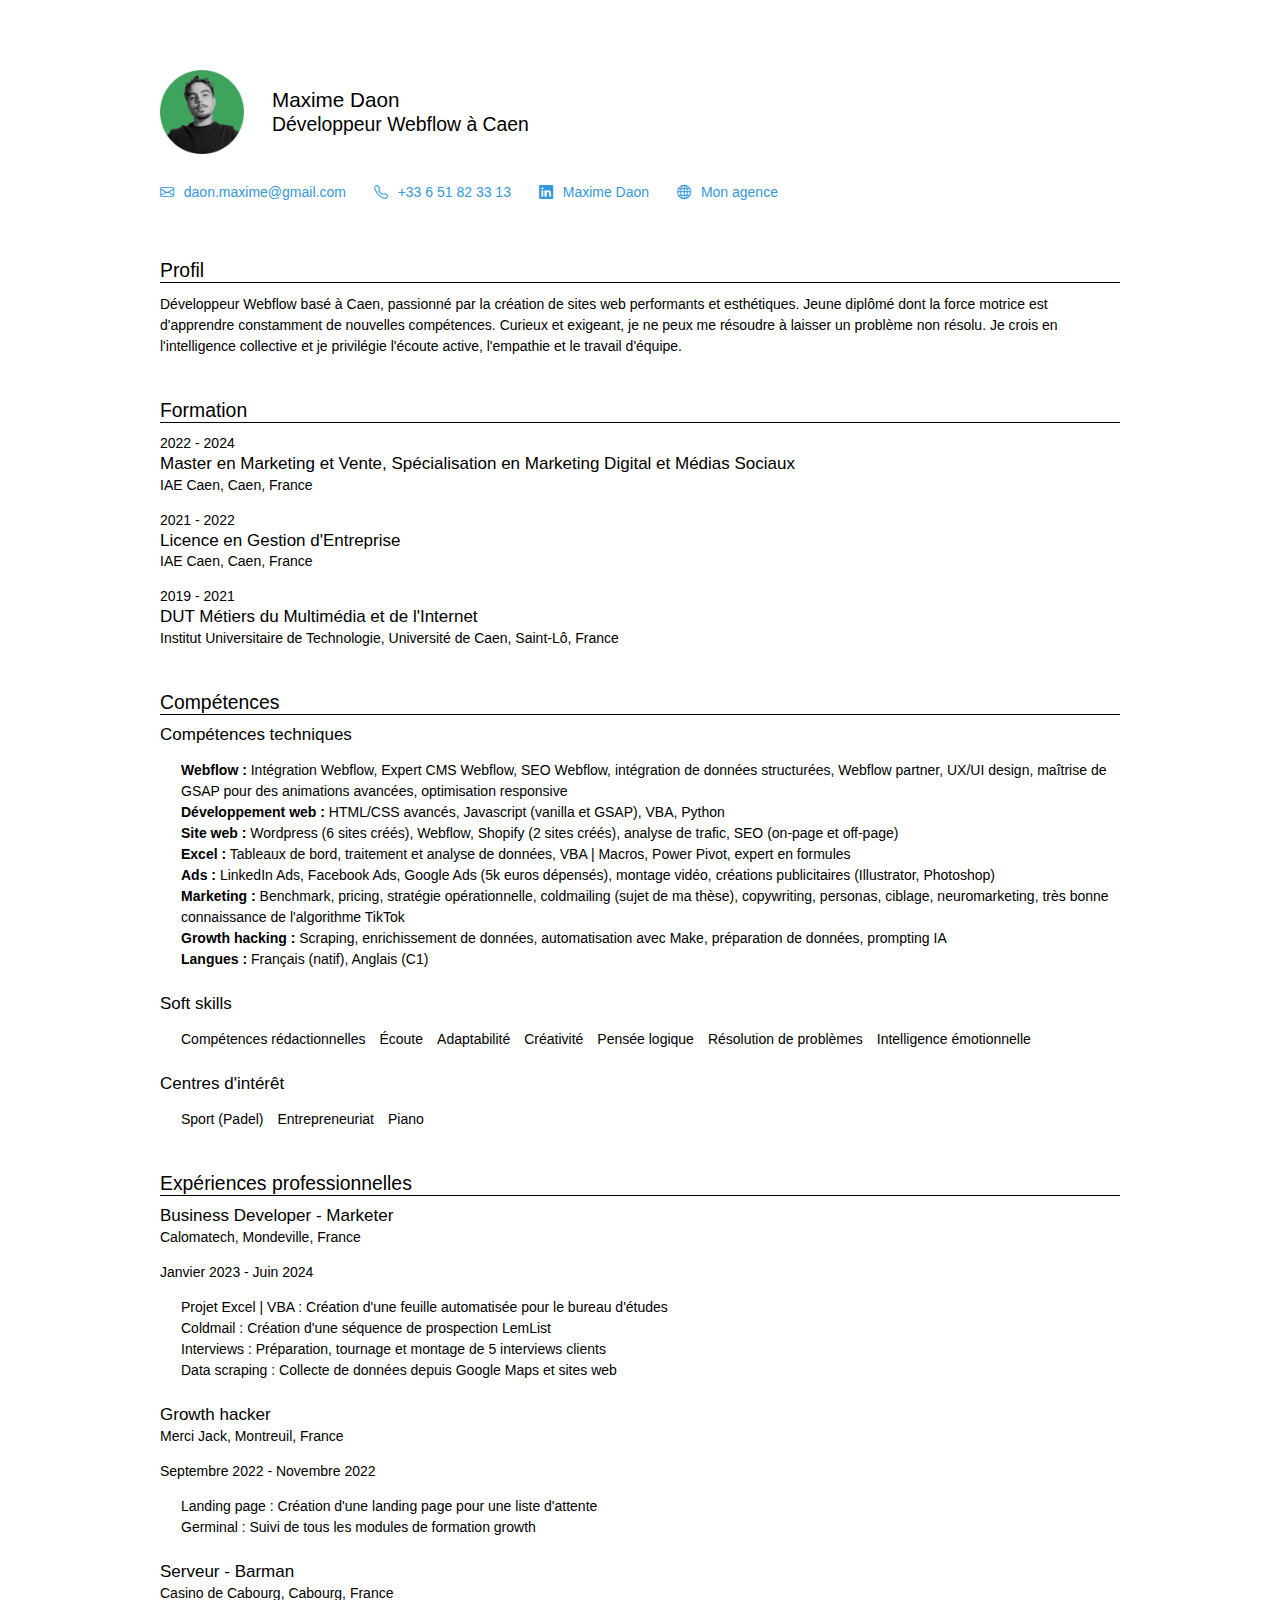
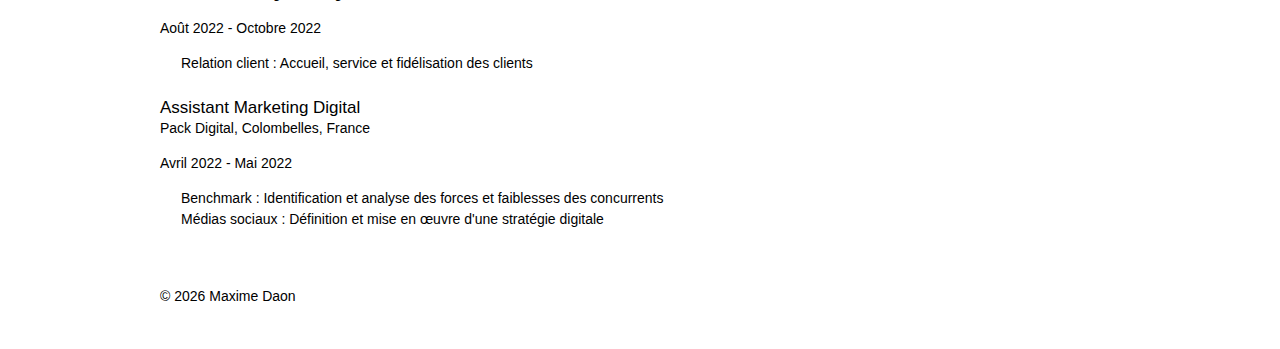
==== index.html @ bd4e71fa "Add files via upload" ====
<!DOCTYPE html>
<html lang="fr">
<head>
    <!-- Google Tag Manager -->
<script>(function(w,d,s,l,i){w[l]=w[l]||[];w[l].push({'gtm.start':
  new Date().getTime(),event:'gtm.js'});var f=d.getElementsByTagName(s)[0],
  j=d.createElement(s),dl=l!='dataLayer'?'&l='+l:'';j.async=true;j.src=
  'https://www.googletagmanager.com/gtm.js?id='+i+dl;f.parentNode.insertBefore(j,f);
  })(window,document,'script','dataLayer','GTM-WK7LPP5F');</script>
  <!-- End Google Tag Manager -->

    <meta charset="UTF-8">
    <meta name="viewport" content="width=device-width, initial-scale=1.0">
    <meta name="description" content="Maxime Daon | Développeur Webflow à Caen, France | Expert en intégration CMS, animations GSAP et SEO">
    <meta name="keywords" content="Maxime Daon, développeur Webflow, Caen, Normandie, CMS Webflow, intégration web, SEO, GSAP, développement web, responsive design">
    <meta name="author" content="Maxime Daon">
    <meta name="robots" content="index, follow">
    <meta name="googlebot" content="index, follow">
    <meta http-equiv="X-UA-Compatible" content="IE=edge">
    <meta name="format-detection" content="telephone=yes">
    <meta name="theme-color" content="#2c3e50">
    
    <!-- Canonical URL -->
    <link rel="canonical" href="https://maxime-daon.fr/">
    
    <!-- Alternate Language -->
    <link rel="alternate" hreflang="fr" href="https://maxime-daon.fr/" />
    <link rel="alternate" hreflang="en" href="https://maxime-daon.fr/en/" />
    
    <!-- Open Graph / Social Media -->
    <meta property="og:title" content="Maxime Daon | Développeur Webflow à Caen">
    <meta property="og:description" content="Expert en intégration Webflow, CMS Webflow, animations GSAP et SEO. Basé à Caen, disponible pour projets web en Normandie et en remote.">
    <meta property="og:type" content="profile">
    <meta property="og:url" content="https://maxime-daon.fr/">
    <meta property="og:site_name" content="CV Maxime Daon">
    <meta property="profile:first_name" content="Maxime">
    <meta property="profile:last_name" content="Daon">
    
    <!-- Twitter Card -->
    <meta name="twitter:card" content="summary_large_image">
    <meta name="twitter:title" content="Maxime Daon | Développeur Webflow à Caen">
    <meta name="twitter:description" content="Expert en intégration Webflow, CMS Webflow, animations GSAP et SEO. Basé à Caen, disponible pour projets web en Normandie et en remote.">
    
    <title>Maxime Daon | Développeur Webflow à Caen</title>
    <link rel="stylesheet" href="css/style.css">
    <link rel="icon" href="assets/favicon.ico">
    <link rel="apple-touch-icon" href="assets/apple-touch-icon.png">

    <link rel="stylesheet" href="https://cdn.jsdelivr.net/npm/bootstrap-icons@1.11.3/font/bootstrap-icons.min.css">

    <link rel="preconnect" href="https://fonts.googleapis.com">
    <link rel="preconnect" href="https://fonts.gstatic.com" crossorigin>
    <link href="https://fonts.googleapis.com/css2?family=Poppins:wght@300;400;500;600;700&display=swap" rel="stylesheet">

    
    <!-- Structured Data / Schema.org - Amélioré -->
    <script type="application/ld+json">
    {
      "@context": "https://schema.org",
      "@type": "Person",
      "name": "Maxime Daon",
      "jobTitle": "Développeur Webflow",
      "email": "daon.maxime@gmail.com",
      "telephone": "+33651823313",
      "url": "https://maxime-daon.fr",
      "workLocation": {
        "@type": "Place",
        "address": {
          "@type": "PostalAddress",
          "addressLocality": "Caen",
          "addressRegion": "Normandie",
          "addressCountry": "France"
        }
      },
      "sameAs": [
        "https://www.tiktok.com/@Max_pub"
      ],
      "knowsAbout": ["Webflow", "Intégration CMS", "SEO Webflow", "GSAP", "Animations web", "UX/UI design", "Responsive design", "Marketing Digital", "Excel", "VBA", "Google Ads", "LinkedIn Ads", "Facebook Ads", "Growth Hacking", "Développement Web", "HTML", "CSS", "JavaScript"],
      "knowsLanguage": [
        {
          "@type": "Language",
          "name": "French",
          "alternateName": "fr"
        },
        {
          "@type": "Language",
          "name": "English",
          "alternateName": "en"
        }
      ],
      "alumniOf": [
        {
          "@type": "CollegeOrUniversity",
          "name": "IAE Caen",
          "sameAs": "https://iae.unicaen.fr/"
        },
        {
          "@type": "CollegeOrUniversity",
          "name": "Université de Caen",
          "sameAs": "https://www.unicaen.fr/"
        }
      ],
      "hasSkill": ["Webflow", "Développement web", "Analyse de données", "Intelligence émotionnelle", "Résolution de problèmes", "Créativité"],
      "hasOccupation": [
        {
          "@type": "Occupation",
          "name": "Business Developer - Marketer",
          "occupationLocation": {
            "@type": "Place",
            "name": "Calomatech",
            "address": {
              "@type": "PostalAddress",
              "addressLocality": "Mondeville",
              "addressRegion": "Normandie",
              "addressCountry": "France"
            }
          },
          "startDate": "2023-01",
          "endDate": "2024-06"
        },
        {
          "@type": "Occupation",
          "name": "Growth hacker",
          "occupationLocation": {
            "@type": "Place",
            "name": "Merci Jack",
            "address": {
              "@type": "PostalAddress",
              "addressLocality": "Montreuil",
              "addressRegion": "Île-de-France",
              "addressCountry": "France"
            }
          },
          "startDate": "2022-09",
          "endDate": "2022-11"
        }
      ],
      "hasCredential": [
        {
          "@type": "EducationalOccupationalCredential",
          "credentialCategory": "degree",
          "name": "Master en Marketing et Vente, Spécialisation en Marketing Digital et Médias Sociaux",
          "educationalLevel": "Master's Degree",
          "recognizedBy": {
            "@type": "CollegeOrUniversity",
            "name": "IAE Caen"
          },
          "dateCreated": "2024"
        },
        {
          "@type": "EducationalOccupationalCredential",
          "credentialCategory": "degree",
          "name": "Licence en Gestion d'Entreprise",
          "educationalLevel": "Bachelor's Degree",
          "recognizedBy": {
            "@type": "CollegeOrUniversity",
            "name": "IAE Caen"
          },
          "dateCreated": "2022"
        }
      ]
    }
    </script>
    
    <!-- Breadcrumbs -->
    <script type="application/ld+json">
    {
      "@context": "https://schema.org",
      "@type": "BreadcrumbList",
      "itemListElement": [
        {
          "@type": "ListItem",
          "position": 1,
          "name": "Accueil",
          "item": "https://maxime-daon.fr/"
        }
      ]
    }
    </script>
    
    <!-- WebSite -->
    <script type="application/ld+json">
    {
      "@context": "https://schema.org",
      "@type": "WebSite",
      "name": "CV Maxime Daon",
      "url": "https://maxime-daon.fr/",
      "description": "CV en ligne de Maxime Daon, développeur Webflow à Caen spécialisé en intégration CMS, animations GSAP et SEO.",
      "inLanguage": "fr-FR"
    }
    </script>
</head>
<body itemscope itemtype="https://schema.org/Person">
  <!-- Google Tag Manager (noscript) -->
<noscript><iframe src="https://www.googletagmanager.com/ns.html?id=GTM-WK7LPP5F"
  height="0" width="0" style="display:none;visibility:hidden"></iframe></noscript>
  <!-- End Google Tag Manager (noscript) -->
   
    <header id="top">
        <div class="container">
          <div class="haut">
            <img class="img-profil" src="assets/photo.png">
            <div class="nom">
              <h1 itemprop="name">Maxime Daon</h1>
              <h2 itemprop="jobTitle">Développeur Webflow à Caen</h2>
            </div>
          </div>
          <div class="bas">
            <div class="contact-info">
              <div class="contact-div">
                <i class="bi bi-envelope" style="color: #3498db;"></i>
                <p><a href="mailto:daon.maxime@gmail.com" itemprop="email">daon.maxime@gmail.com</a></p>
              </div>
              <div class="contact-div">
                <i class="bi bi-telephone" style="color: #3498db;"></i>
                <p><a href="tel:+33651823313" itemprop="telephone">+33 6 51 82 33 13</a></p>
              </div>
              <div class="contact-div">
                <i class="bi bi-linkedin" style="color: #3498db;"></i>
                <p><a href="https://www.linkedin.com/in/maxime-daon/" itemprop="linkedin">Maxime Daon</a></p>
              </div>
              <div class="contact-div">
                <i class="bi bi-globe" style="color: #3498db;"></i>
                <p><a href="https://www.omnaris.fr" itemprop="website">Mon agence</a></p>
              </div>
            </div>
          </div>
        </div>
    </header>
    
    <main>
      <section id="profile" class="section">
          <div class="container">
            <div class="box-underline">
              <h2>Profil</h2>
            </div>
              
              <p itemprop="description">Développeur Webflow basé à Caen, passionné par la création de sites web performants et esthétiques. Jeune diplômé dont la force motrice est d'apprendre constamment de nouvelles compétences. Curieux et exigeant, je ne peux me résoudre à laisser un problème non résolu. Je crois en l'intelligence collective et je privilégie l'écoute active, l'empathie et le travail d'équipe.</p>
          </div>
      </section>

      <section id="education" class="section">
        <div class="container">
            <div class="box-underline">
              <h2>Formation</h2>
            </div>
            
            
            <div class="timeline">
                <div class="timeline-item" itemprop="alumniOf" itemscope itemtype="https://schema.org/EducationalOrganization">
                    <div class="timeline-date">2022 - 2024</div>
                    <div class="timeline-content">
                        <h3 itemprop="award">Master en Marketing et Vente, Spécialisation en Marketing Digital et Médias Sociaux</h3>
                        <p itemprop="name">IAE Caen, Caen, France</p>
                    </div>
                </div>
                
                <div class="timeline-item" itemprop="alumniOf" itemscope itemtype="https://schema.org/EducationalOrganization">
                    <div class="timeline-date">2021 - 2022</div>
                    <div class="timeline-content">
                        <h3 itemprop="award">Licence en Gestion d'Entreprise</h3>
                        <p itemprop="name">IAE Caen, Caen, France</p>
                    </div>
                </div>
                
                <div class="timeline-item" itemprop="alumniOf" itemscope itemtype="https://schema.org/EducationalOrganization">
                    <div class="timeline-date">2019 - 2021</div>
                    <div class="timeline-content">
                        <h3 itemprop="award">DUT Métiers du Multimédia et de l'Internet</h3>
                        <p itemprop="name">Institut Universitaire de Technologie, Université de Caen, Saint-Lô, France</p>
                    </div>
                </div>
            </div>
        </div>
    </section>

      <section id="skills" class="section">
          <div class="container">
            <div class="box-underline">
              <h2>Compétences</h2>
            </div>
              
              
              <div class="skills-category">
                  <h3 class="pb-4">Compétences techniques</h3>
                  <ul>
                      <li itemprop="knowsAbout"><strong>Webflow :</strong> Intégration Webflow, Expert CMS Webflow, SEO Webflow, intégration de données structurées, Webflow partner, UX/UI design, maîtrise de GSAP pour des animations avancées, optimisation responsive</li>
                      <li itemprop="knowsAbout"><strong>Développement web :</strong> HTML/CSS avancés, Javascript (vanilla et GSAP), VBA, Python</li>
                      <li itemprop="knowsAbout"><strong>Site web :</strong> Wordpress (6 sites créés), Webflow, Shopify (2 sites créés), analyse de trafic, SEO (on-page et off-page)</li>
                      <li itemprop="knowsAbout"><strong>Excel :</strong> Tableaux de bord, traitement et analyse de données, VBA | Macros, Power Pivot, expert en formules</li>
                      <li itemprop="knowsAbout"><strong>Ads :</strong> LinkedIn Ads, Facebook Ads, Google Ads (5k euros dépensés), montage vidéo, créations publicitaires (Illustrator, Photoshop)</li>
                      <li itemprop="knowsAbout"><strong>Marketing :</strong> Benchmark, pricing, stratégie opérationnelle, coldmailing (sujet de ma thèse), copywriting, personas, ciblage, neuromarketing, très bonne connaissance de l'algorithme TikTok</li>
                      <li itemprop="knowsAbout"><strong>Growth hacking :</strong> Scraping, enrichissement de données, automatisation avec Make, préparation de données, prompting IA</li>
                      <li><strong>Langues :</strong> <span itemprop="knowsLanguage">Français (natif)</span>, <span itemprop="knowsLanguage">Anglais (C1)</span></li>
                  </ul>
              </div>
              
              <div class="soft-skills">
                  <h3 class="pb-4">Soft skills</h3>
                  <ul>
                      <li itemprop="hasSkill">Compétences rédactionnelles</li>
                      <li itemprop="hasSkill">Écoute</li>
                      <li itemprop="hasSkill">Adaptabilité</li>
                      <li itemprop="hasSkill">Créativité</li>
                      <li itemprop="hasSkill">Pensée logique</li>
                      <li itemprop="hasSkill">Résolution de problèmes</li>
                      <li itemprop="hasSkill">Intelligence émotionnelle</li>
                  </ul>
              </div>
              
              <div class="hobbies">
                  <h3 class="pb-4">Centres d'intérêt</h3>
                  <ul>
                      <li itemprop="hasInterest">Sport (Padel)</li>
                      <li itemprop="hasInterest">Entrepreneuriat</li>
                      <li itemprop="hasInterest">Piano</li>
                  </ul>
              </div>
          </div>
      </section>

      

      <section id="experience" class="section">
          <div class="container">
            <div class="box-underline">
              <h2>Expériences professionnelles</h2>
            </div>
              
              
              <div class="experience-item" itemprop="hasOccupation" itemscope itemtype="https://schema.org/Occupation">
                  <div class="experience-header">
                      <h3 itemprop="name">Business Developer - Marketer</h3>
                      <p class="experience-company" itemprop="occupationLocation" itemscope itemtype="https://schema.org/Organization"><span itemprop="name">Calomatech</span>, Mondeville, France</p>
                      <p class="experience-date"><meta itemprop="startDate" content="2023-01">Janvier 2023 - <meta itemprop="endDate" content="2024-06">Juin 2024</p>
                  </div>
                  <ul class="experience-tasks">
                      <li itemprop="responsibilities">Projet Excel | VBA : Création d'une feuille automatisée pour le bureau d'études</li>
                      <li itemprop="responsibilities">Coldmail : Création d'une séquence de prospection LemList</li>
                      <li itemprop="responsibilities">Interviews : Préparation, tournage et montage de 5 interviews clients</li>
                      <li itemprop="responsibilities">Data scraping : Collecte de données depuis Google Maps et sites web</li>
                  </ul>
              </div>
              
              <div class="experience-item" itemprop="hasOccupation" itemscope itemtype="https://schema.org/Occupation">
                  <div class="experience-header">
                      <h3 itemprop="name">Growth hacker</h3>
                      <p class="experience-company" itemprop="occupationLocation" itemscope itemtype="https://schema.org/Organization"><span itemprop="name">Merci Jack</span>, Montreuil, France</p>
                      <p class="experience-date"><meta itemprop="startDate" content="2022-09">Septembre 2022 - <meta itemprop="endDate" content="2022-11">Novembre 2022</p>
                  </div>
                  <ul class="experience-tasks">
                      <li itemprop="responsibilities">Landing page : Création d'une landing page pour une liste d'attente</li>
                      <li itemprop="responsibilities">Germinal : Suivi de tous les modules de formation growth</li>
                  </ul>
              </div>
              
              <div class="experience-item" itemprop="hasOccupation" itemscope itemtype="https://schema.org/Occupation">
                  <div class="experience-header">
                      <h3 itemprop="name">Serveur - Barman</h3>
                      <p class="experience-company" itemprop="occupationLocation" itemscope itemtype="https://schema.org/Organization"><span itemprop="name">Casino de Cabourg</span>, Cabourg, France</p>
                      <p class="experience-date"><meta itemprop="startDate" content="2022-08">Août 2022 - <meta itemprop="endDate" content="2022-10">Octobre 2022</p>
                  </div>
                  <ul class="experience-tasks">
                      <li itemprop="responsibilities">Relation client : Accueil, service et fidélisation des clients</li>
                  </ul>
              </div>
              
              <div class="experience-item" itemprop="hasOccupation" itemscope itemtype="https://schema.org/Occupation">
                  <div class="experience-header">
                      <h3 itemprop="name">Assistant Marketing Digital</h3>
                      <p class="experience-company" itemprop="occupationLocation" itemscope itemtype="https://schema.org/Organization"><span itemprop="name">Pack Digital</span>, Colombelles, France</p>
                      <p class="experience-date"><meta itemprop="startDate" content="2022-04">Avril 2022 - <meta itemprop="endDate" content="2022-05">Mai 2022</p>
                  </div>
                  <ul class="experience-tasks">
                      <li itemprop="responsibilities">Benchmark : Identification et analyse des forces et faiblesses des concurrents</li>
                      <li itemprop="responsibilities">Médias sociaux : Définition et mise en œuvre d'une stratégie digitale</li>
                  </ul>
              </div>
          </div>
      </section>
    </main>
    <footer>
        <div class="container">
            <p>&copy; <span id="current-year">2025</span> Maxime Daon</p>
        </div>
    </footer>

    <script>
        // Mettre à jour l'année automatiquement
        document.getElementById('current-year').textContent = new Date().getFullYear();
    </script>
</body>
</html>
---- css/style.css ----
/* Reset minimal et base */
html{
    font-size: 14px;
}

* {
    margin: 0;
    padding: 0;
    box-sizing: border-box;
  }
  
  /* Importation de Poppins */
  @import url('https://fonts.googleapis.com/css2?family=Merriweather:ital,opsz,wght@0,18..144,300..900;1,18..144,300..900&display=swap');
  
  body {
    font-family: 'Merriweather', sans-serif;
    line-height: 1.5;
    color: black;
    display: flex;
    flex-direction: column;
    justify-content: left;
    align-items: left;
    gap: 1rem;
    padding-top: 5rem;
  }

  .contact-div{
    display: flex;
    flex-direction: row;
    justify-content: left;
    align-items: baseline;
    gap: 0.7rem;
  }


  ul, li{
    list-style-type: none;
  }
  
  /* Structure de base */
  .container {
    width: 100%;
    max-width: 1000px;
    margin: 0 auto;
    padding: 0 20px;
    display: flex;
    flex-direction: column;
    justify-content: center;
    gap: 0.75rem;
    padding-bottom: 2rem;
  }
  
  .soft-skills>ul, .hobbies>ul{
    display: flex;
    flex-direction: row;
    justify-content: left;
    gap: 1rem;
  }

  .box-underline{
    border-bottom: 1px solid black;
  }

  .img-profil{
    height: 6rem;
    width: auto;
  }

  #top .container{
    display: flex;
    flex-direction: column;
    gap: 2rem;

  }

  #top .haut{
    display: flex;
    flex-direction: row;
    justify-content: left;
    align-items: center;
    gap: 2rem;
  }

  .contact-info{
    display: flex;
    flex-direction: row;
    justify-content: left;
    align-items: center;
    gap: 2rem;
  }

  /* Typographie de base */
  h1, h2, h3, h4, h5, h6 {
    font-weight: 500;
    line-height: 1.2;
  }

  h1{
    font-size: 1.476rem;
  }

  h2{
    font-size: 1.383rem;
  }
  
  h3{
    font-size: 1.215rem;
  }

  h4{
    font-size: 1.138rem;
  }

  p {
    margin-bottom: 1rem;
  }
  
  /* Liens */
  a {
    color: #3498db;
    text-decoration: none;
  }
  
  a:hover {
    text-decoration: underline;
  }
  
  /* Listes */
  ul, ol {
    padding-left: 1.5rem;
    margin-bottom: 1rem;
  }
  
  /* Images */
  img {
    max-width: 100%;
    height: auto;
  }
  
  /* Utilitaires flexbox */
  .flex {
    display: flex;
  }
  
  .flex-col {
    flex-direction: column;
  }

  .flex-row{
    flex-direction: row;
  }
  
  .items-center {
    align-items: center;
  }
  
  .justify-between {
    justify-content: space-between;
  }
  
  /* Espacement */
  .mt-1 { margin-top: 0.25rem; }
  .mt-2 { margin-top: 0.5rem; }
  .mt-4 { margin-top: 1rem; }
  .mt-8 { margin-top: 2rem; }
  
  .mb-1 { margin-bottom: 0.25rem; }
  .mb-2 { margin-bottom: 0.5rem; }
  .mb-4 { margin-bottom: 1rem; }
  .mb-8 { margin-bottom: 2rem; }

  .pb-4 {padding-bottom: 1rem;}
  
  /* Media query de base */
  @media (max-width: 768px) {
    .container {
      padding: 0 16px;
    }
  }
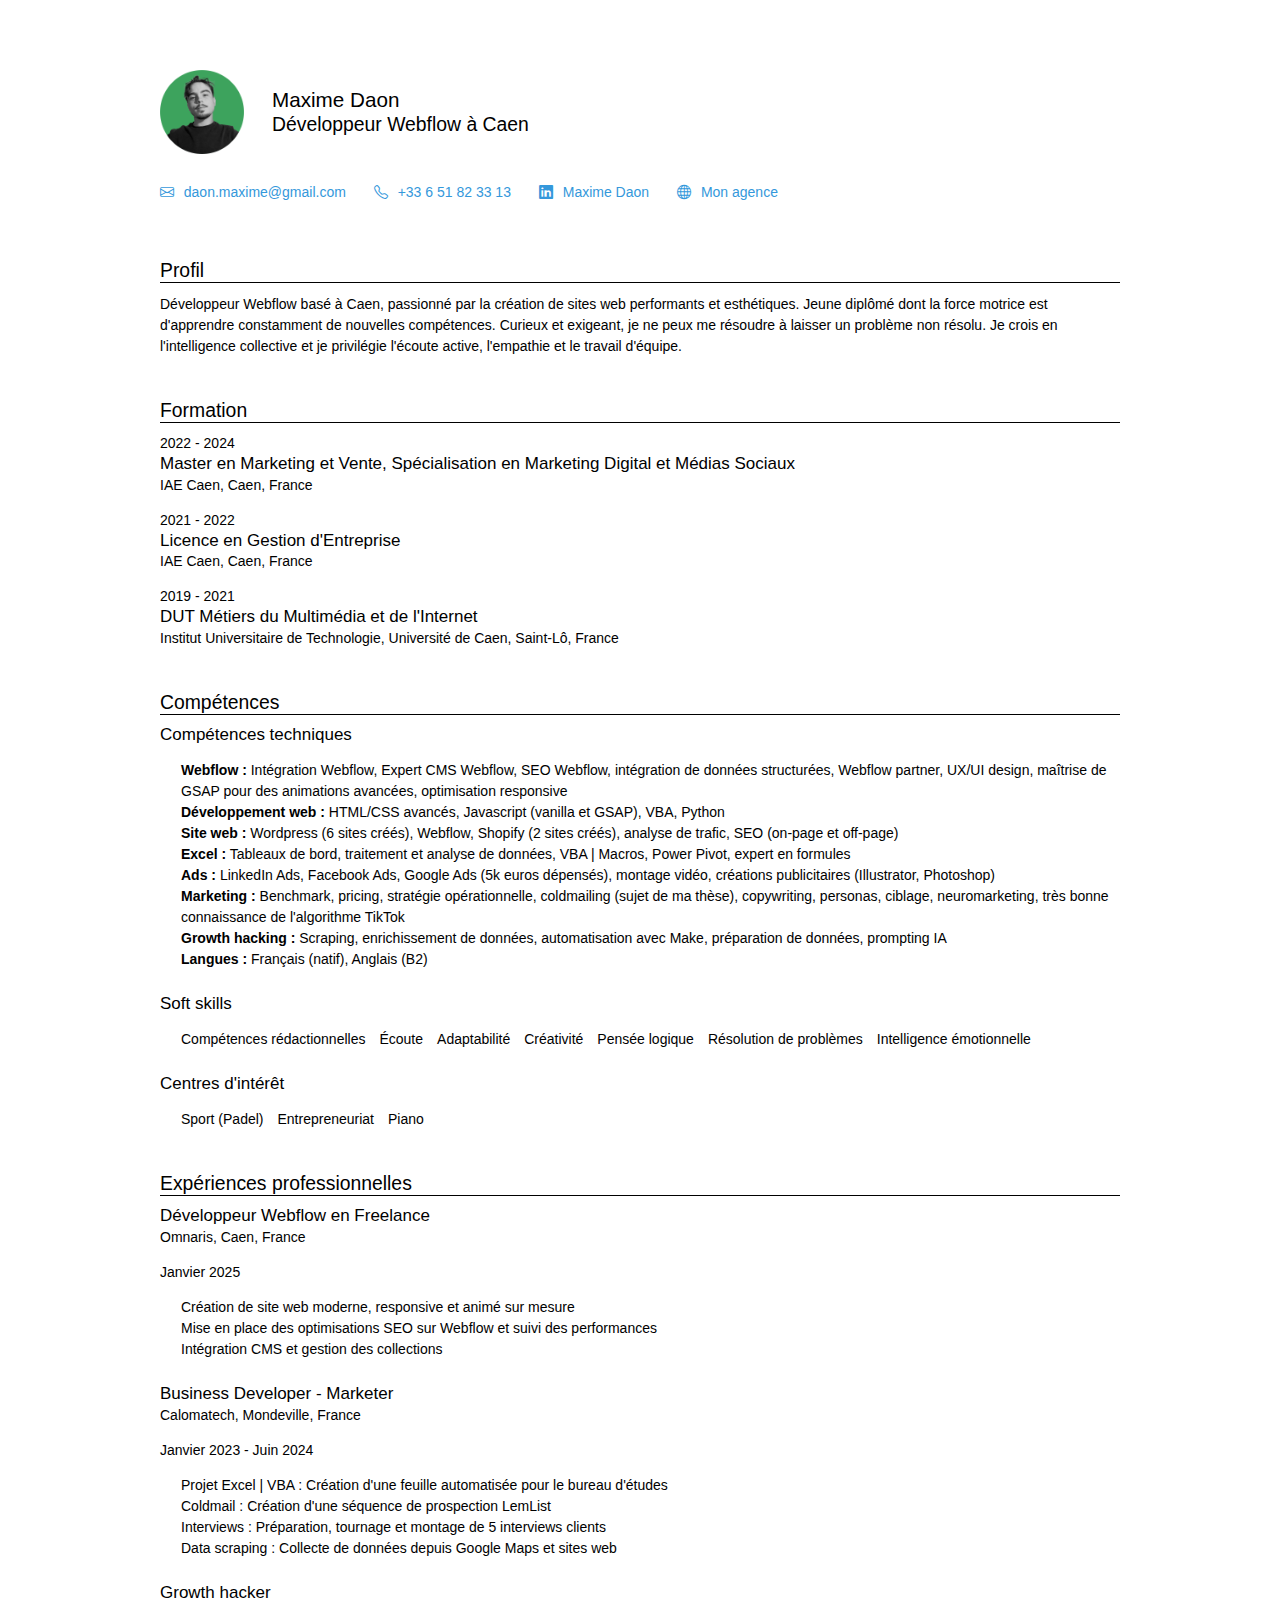
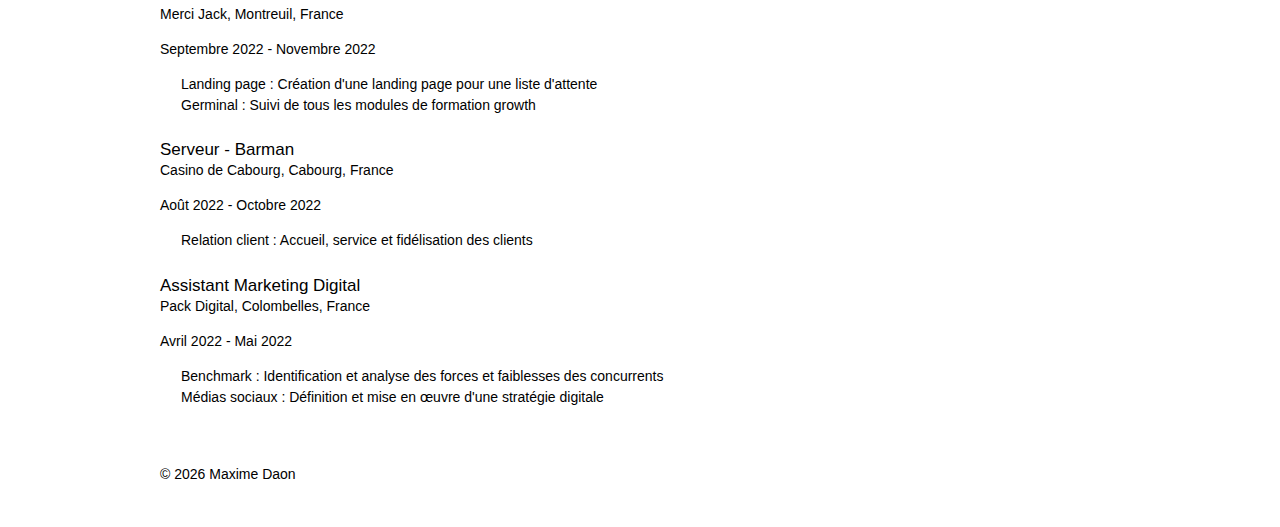
==== commit bc1c73ae: "Add files via upload" ====
--- a/index.html
+++ b/index.html
@@ -11,7 +11,7 @@
 
     <meta charset="UTF-8">
     <meta name="viewport" content="width=device-width, initial-scale=1.0">
-    <meta name="description" content="Maxime Daon | Développeur Webflow à Caen, France | Expert en intégration CMS, animations GSAP et SEO">
+    <meta name="description" content="Maxime Daon | Développeur Webflow à Caen et en Normandie | Expert en intégration CMS, animations GSAP et SEO">
     <meta name="keywords" content="Maxime Daon, développeur Webflow, Caen, Normandie, CMS Webflow, intégration web, SEO, GSAP, développement web, responsive design">
     <meta name="author" content="Maxime Daon">
     <meta name="robots" content="index, follow">
@@ -41,7 +41,7 @@
     <meta name="twitter:title" content="Maxime Daon | Développeur Webflow à Caen">
     <meta name="twitter:description" content="Expert en intégration Webflow, CMS Webflow, animations GSAP et SEO. Basé à Caen, disponible pour projets web en Normandie et en remote.">
     
-    <title>Maxime Daon | Développeur Webflow à Caen</title>
+    <title>Maxime Daon | Freelance Webflow à Caen</title>
     <link rel="stylesheet" href="css/style.css">
     <link rel="icon" href="assets/favicon.ico">
     <link rel="apple-touch-icon" href="assets/apple-touch-icon.png">
@@ -55,111 +55,121 @@
     
     <!-- Structured Data / Schema.org - Amélioré -->
     <script type="application/ld+json">
-    {
-      "@context": "https://schema.org",
-      "@type": "Person",
-      "name": "Maxime Daon",
-      "jobTitle": "Développeur Webflow",
-      "email": "daon.maxime@gmail.com",
-      "telephone": "+33651823313",
-      "url": "https://maxime-daon.fr",
-      "workLocation": {
-        "@type": "Place",
-        "address": {
-          "@type": "PostalAddress",
-          "addressLocality": "Caen",
-          "addressRegion": "Normandie",
-          "addressCountry": "France"
-        }
-      },
-      "sameAs": [
-        "https://www.tiktok.com/@Max_pub"
-      ],
-      "knowsAbout": ["Webflow", "Intégration CMS", "SEO Webflow", "GSAP", "Animations web", "UX/UI design", "Responsive design", "Marketing Digital", "Excel", "VBA", "Google Ads", "LinkedIn Ads", "Facebook Ads", "Growth Hacking", "Développement Web", "HTML", "CSS", "JavaScript"],
-      "knowsLanguage": [
-        {
-          "@type": "Language",
-          "name": "French",
-          "alternateName": "fr"
-        },
-        {
-          "@type": "Language",
-          "name": "English",
-          "alternateName": "en"
-        }
-      ],
-      "alumniOf": [
-        {
-          "@type": "CollegeOrUniversity",
-          "name": "IAE Caen",
-          "sameAs": "https://iae.unicaen.fr/"
-        },
-        {
-          "@type": "CollegeOrUniversity",
-          "name": "Université de Caen",
-          "sameAs": "https://www.unicaen.fr/"
-        }
-      ],
-      "hasSkill": ["Webflow", "Développement web", "Analyse de données", "Intelligence émotionnelle", "Résolution de problèmes", "Créativité"],
-      "hasOccupation": [
-        {
-          "@type": "Occupation",
-          "name": "Business Developer - Marketer",
-          "occupationLocation": {
-            "@type": "Place",
-            "name": "Calomatech",
-            "address": {
-              "@type": "PostalAddress",
-              "addressLocality": "Mondeville",
-              "addressRegion": "Normandie",
-              "addressCountry": "France"
+      {
+        "@context": "https://schema.org",
+        "@type": "Person",
+        "name": "Maxime Daon",
+        "jobTitle": "Développeur Webflow Freelance",
+        "email": "daon.maxime@gmail.com",
+        "telephone": "+33651823313",
+        "url": "https://maxime-daon.fr",
+        "description": "Freelance Webflow basé à Caen, passionné par la création de sites web performants et esthétiques. Jeune diplômé dont la force motrice est d'apprendre constamment de nouvelles compétences. Curieux et exigeant, je ne peux me résoudre à laisser un problème non résolu. Je crois en l'intelligence collective et je privilégie l'écoute active, l'empathie et le travail d'équipe.",
+        "sameAs": [
+          "https://www.linkedin.com/in/maxime-daon/",
+          "https://www.omnaris.fr",
+          "https://www.tiktok.com/@omnaris_agence"
+        ],
+        "worksFor": [
+          {
+            "@type": "Organization",
+            "name": "Freelance Webflow",
+            "description": "Développeur et expert Webflow en freelance"
+          }
+        ],
+        "hasOccupation": [
+          {
+            "@type": "Occupation",
+            "name": "Business Developer - Marketer",
+            "worksFor": {
+              "@type": "Organization",
+              "name": "Calomatech"
+            },
+            "startDate": "2023-01",
+            "endDate": "2024-06"
+          },
+          {
+            "@type": "Occupation", 
+            "name": "Growth hacker",
+            "worksFor": {
+              "@type": "Organization", 
+              "name": "Merci Jack"
+            },
+            "startDate": "2022-09",
+            "endDate": "2022-11"
+          },
+          {
+            "@type": "Occupation",
+            "name": "Serveur - Barman",
+            "worksFor": {
+              "@type": "Organization",
+              "name": "Casino de Cabourg"
+            },
+            "startDate": "2022-08", 
+            "endDate": "2022-10"
+          },
+          {
+            "@type": "Occupation",
+            "name": "Assistant Marketing Digital", 
+            "worksFor": {
+              "@type": "Organization",
+              "name": "Pack Digital"
+            },
+            "startDate": "2022-04",
+            "endDate": "2022-05"
+          }
+        ],
+        "knowsAbout": [
+          "Webflow : Intégration Webflow, Expert CMS Webflow, SEO Webflow, intégration de données structurées, Webflow partner, UX/UI design, maîtrise de GSAP pour des animations avancées, optimisation responsive",
+          "Développement web : HTML/CSS avancés, Javascript (vanilla et GSAP), VBA, Python",
+          "Site web : Wordpress (6 sites créés), Webflow, Shopify (2 sites créés), analyse de trafic, SEO (on-page et off-page)",
+          "Excel : Tableaux de bord, traitement et analyse de données, VBA | Macros, Power Pivot, expert en formules",
+          "Ads : LinkedIn Ads, Facebook Ads, Google Ads (5k euros dépensés), montage vidéo, créations publicitaires (Illustrator, Photoshop)",
+          "Marketing : Benchmark, pricing, stratégie opérationnelle, coldmailing (sujet de ma thèse), copywriting, personas, ciblage, neuromarketing, très bonne connaissance de l'algorithme TikTok",
+          "Growth hacking : Scraping, enrichissement de données, automatisation avec Make, préparation de données, prompting IA"
+        ],
+        "knowsLanguage": [
+          {
+            "@type": "Language",
+            "name": "Français",
+            "alternateName": "fr",
+            "proficiencyLevel": "Langue maternelle"
+          },
+          {
+            "@type": "Language",
+            "name": "Anglais",
+            "alternateName": "en", 
+            "proficiencyLevel": "B2"
+          }
+        ],
+        "alumniOf": [
+          {
+            "@type": "EducationalOrganization",
+            "name": "IAE Caen",
+            "award": "Master en Marketing et Vente, Spécialisation en Marketing Digital et Médias Sociaux"
+          },
+          {
+            "@type": "EducationalOrganization", 
+            "name": "IAE Caen",
+            "award": "Licence en Gestion d'Entreprise"
+          },
+          {
+            "@type": "EducationalOrganization",
+            "name": "Institut Universitaire de Technologie, Université de Caen",
+            "award": "DUT Métiers du Multimédia et de l'Internet"
+          }
+        ],
+        "hasCredential": [
+          {
+            "@type": "EducationalOccupationalCredential",
+            "name": "Master en Marketing et Vente",
+            "description": "Spécialisation en Marketing Digital et Médias Sociaux",
+            "issuer": {
+              "@type": "Organization",
+              "name": "IAE Caen"
             }
-          },
-          "startDate": "2023-01",
-          "endDate": "2024-06"
-        },
-        {
-          "@type": "Occupation",
-          "name": "Growth hacker",
-          "occupationLocation": {
-            "@type": "Place",
-            "name": "Merci Jack",
-            "address": {
-              "@type": "PostalAddress",
-              "addressLocality": "Montreuil",
-              "addressRegion": "Île-de-France",
-              "addressCountry": "France"
-            }
-          },
-          "startDate": "2022-09",
-          "endDate": "2022-11"
-        }
-      ],
-      "hasCredential": [
-        {
-          "@type": "EducationalOccupationalCredential",
-          "credentialCategory": "degree",
-          "name": "Master en Marketing et Vente, Spécialisation en Marketing Digital et Médias Sociaux",
-          "educationalLevel": "Master's Degree",
-          "recognizedBy": {
-            "@type": "CollegeOrUniversity",
-            "name": "IAE Caen"
-          },
-          "dateCreated": "2024"
-        },
-        {
-          "@type": "EducationalOccupationalCredential",
-          "credentialCategory": "degree",
-          "name": "Licence en Gestion d'Entreprise",
-          "educationalLevel": "Bachelor's Degree",
-          "recognizedBy": {
-            "@type": "CollegeOrUniversity",
-            "name": "IAE Caen"
-          },
-          "dateCreated": "2022"
-        }
-      ]
-    }
+          }
+        ]
+      }
     </script>
     
     <!-- Breadcrumbs -->
@@ -199,7 +209,7 @@
     <header id="top">
         <div class="container">
           <div class="haut">
-            <img class="img-profil" src="assets/photo.png">
+            <img class="img-profil" src="assets/photo.png" alt="photo de profil">
             <div class="nom">
               <h1 itemprop="name">Maxime Daon</h1>
               <h2 itemprop="jobTitle">Développeur Webflow à Caen</h2>
@@ -291,7 +301,7 @@
                       <li itemprop="knowsAbout"><strong>Ads :</strong> LinkedIn Ads, Facebook Ads, Google Ads (5k euros dépensés), montage vidéo, créations publicitaires (Illustrator, Photoshop)</li>
                       <li itemprop="knowsAbout"><strong>Marketing :</strong> Benchmark, pricing, stratégie opérationnelle, coldmailing (sujet de ma thèse), copywriting, personas, ciblage, neuromarketing, très bonne connaissance de l'algorithme TikTok</li>
                       <li itemprop="knowsAbout"><strong>Growth hacking :</strong> Scraping, enrichissement de données, automatisation avec Make, préparation de données, prompting IA</li>
-                      <li><strong>Langues :</strong> <span itemprop="knowsLanguage">Français (natif)</span>, <span itemprop="knowsLanguage">Anglais (C1)</span></li>
+                      <li><strong>Langues :</strong> <span itemprop="knowsLanguage">Français (natif)</span>, <span itemprop="knowsLanguage">Anglais (B2)</span></li>
                   </ul>
               </div>
               
@@ -330,17 +340,30 @@
               
               <div class="experience-item" itemprop="hasOccupation" itemscope itemtype="https://schema.org/Occupation">
                   <div class="experience-header">
-                      <h3 itemprop="name">Business Developer - Marketer</h3>
-                      <p class="experience-company" itemprop="occupationLocation" itemscope itemtype="https://schema.org/Organization"><span itemprop="name">Calomatech</span>, Mondeville, France</p>
-                      <p class="experience-date"><meta itemprop="startDate" content="2023-01">Janvier 2023 - <meta itemprop="endDate" content="2024-06">Juin 2024</p>
+                      <h3 itemprop="name">Développeur Webflow en Freelance</h3>
+                      <p class="experience-company" itemprop="occupationLocation" itemscope itemtype="https://schema.org/Organization"><span itemprop="name">Omnaris</span>, Caen, France</p>
+                      <p class="experience-date"><meta itemprop="startDate" content="2023-01">Janvier 2025</p>
                   </div>
                   <ul class="experience-tasks">
-                      <li itemprop="responsibilities">Projet Excel | VBA : Création d'une feuille automatisée pour le bureau d'études</li>
-                      <li itemprop="responsibilities">Coldmail : Création d'une séquence de prospection LemList</li>
-                      <li itemprop="responsibilities">Interviews : Préparation, tournage et montage de 5 interviews clients</li>
-                      <li itemprop="responsibilities">Data scraping : Collecte de données depuis Google Maps et sites web</li>
-                  </ul>
-              </div>
+                      <li itemprop="responsibilities">Création de site web moderne, responsive et animé sur mesure</li>
+                      <li itemprop="responsibilities">Mise en place des optimisations SEO sur Webflow et suivi des performances</li>
+                      <li itemprop="responsibilities">Intégration CMS et gestion des collections</li>
+                  </ul>
+              </div>
+
+              <div class="experience-item" itemprop="hasOccupation" itemscope itemtype="https://schema.org/Occupation">
+                <div class="experience-header">
+                    <h3 itemprop="name">Business Developer - Marketer</h3>
+                    <p class="experience-company" itemprop="occupationLocation" itemscope itemtype="https://schema.org/Organization"><span itemprop="name">Calomatech</span>, Mondeville, France</p>
+                    <p class="experience-date"><meta itemprop="startDate" content="2023-01">Janvier 2023 - <meta itemprop="endDate" content="2024-06">Juin 2024</p>
+                </div>
+                <ul class="experience-tasks">
+                    <li itemprop="responsibilities">Projet Excel | VBA : Création d'une feuille automatisée pour le bureau d'études</li>
+                    <li itemprop="responsibilities">Coldmail : Création d'une séquence de prospection LemList</li>
+                    <li itemprop="responsibilities">Interviews : Préparation, tournage et montage de 5 interviews clients</li>
+                    <li itemprop="responsibilities">Data scraping : Collecte de données depuis Google Maps et sites web</li>
+                </ul>
+            </div>
               
               <div class="experience-item" itemprop="hasOccupation" itemscope itemtype="https://schema.org/Occupation">
                   <div class="experience-header">
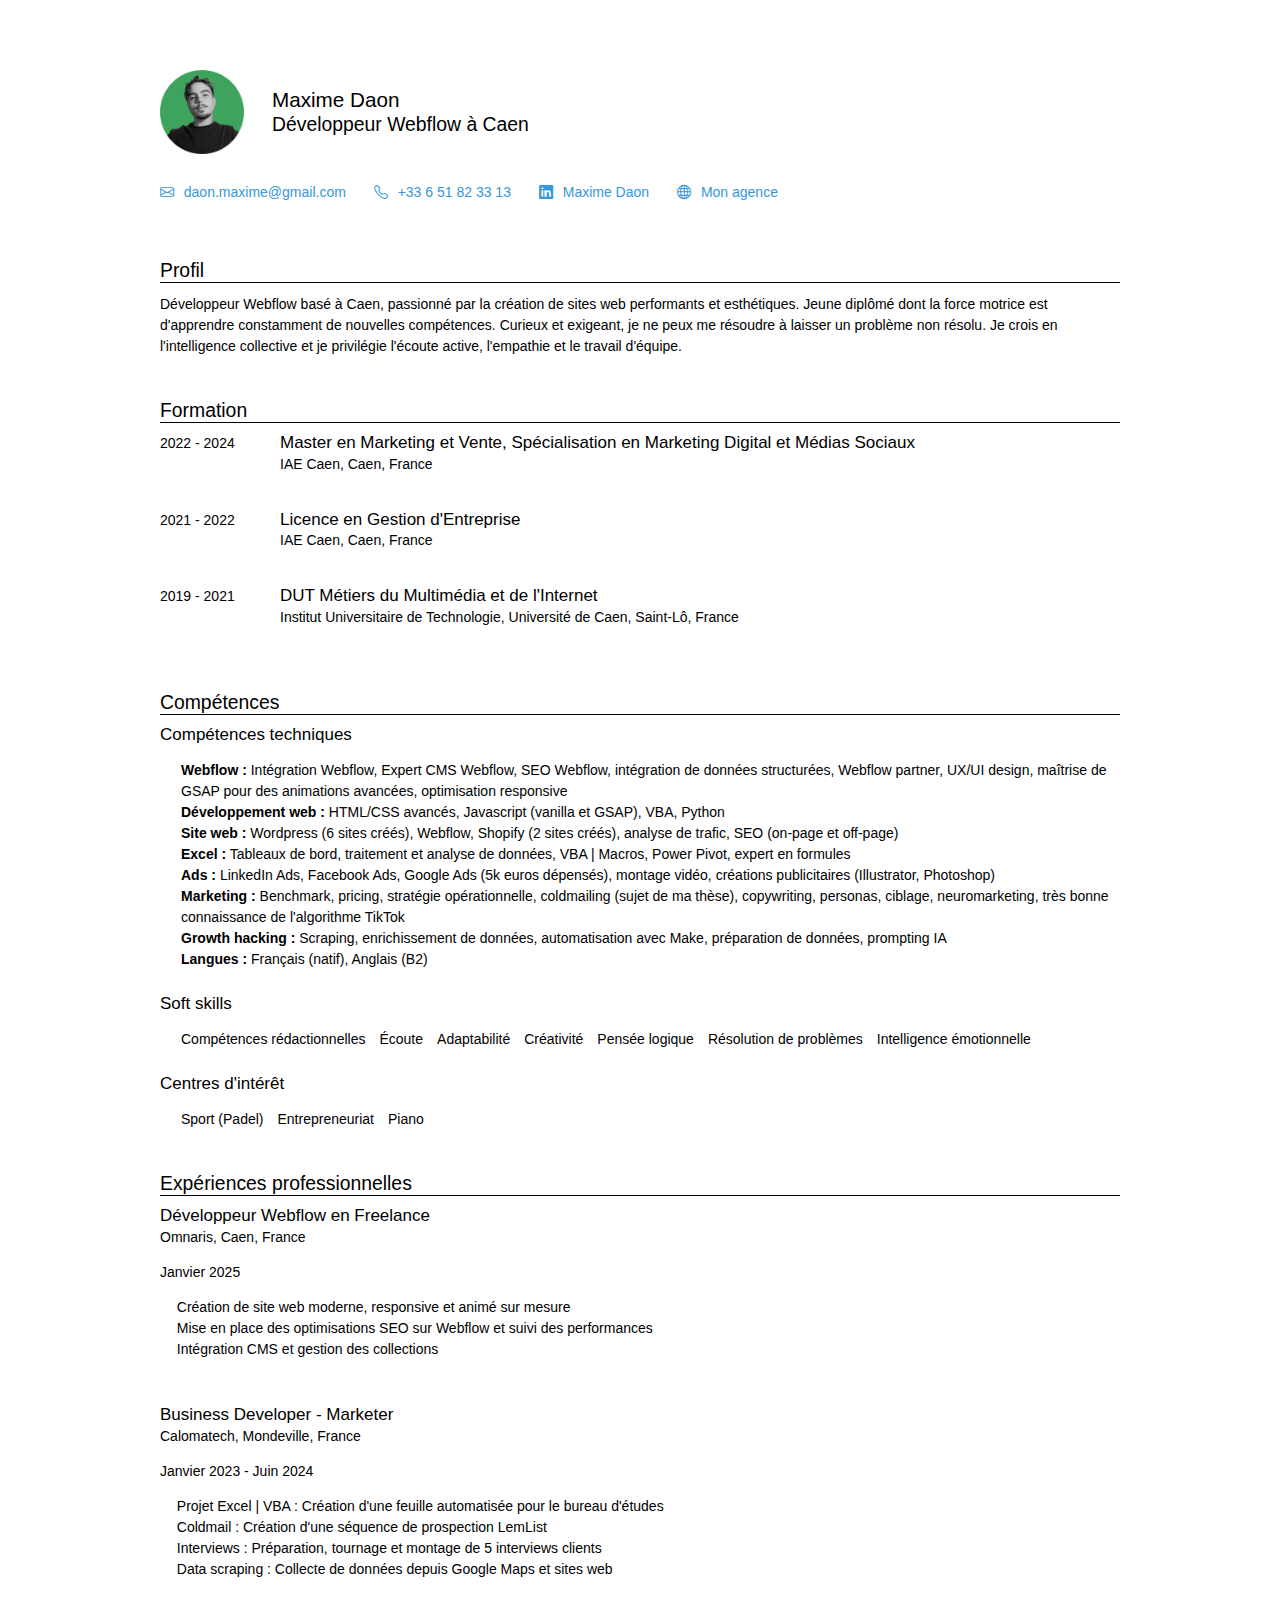
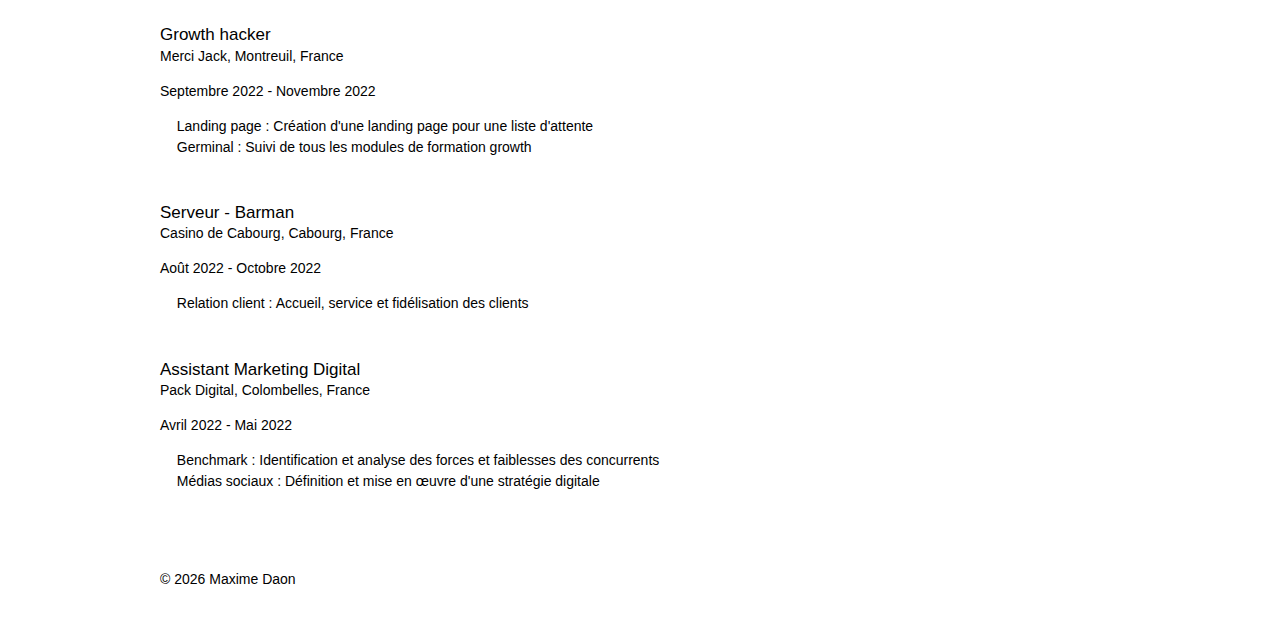
==== commit 3d2a5108: "Add files via upload" ====
--- a/index.html
+++ b/index.html
@@ -21,27 +21,20 @@
     <meta name="theme-color" content="#2c3e50">
     
     <!-- Canonical URL -->
-    <link rel="canonical" href="https://maxime-daon.fr/">
-    
-    <!-- Alternate Language -->
-    <link rel="alternate" hreflang="fr" href="https://maxime-daon.fr/" />
-    <link rel="alternate" hreflang="en" href="https://maxime-daon.fr/en/" />
+    <link rel="canonical" href="https://www.maxime-daon.fr/">
+  
     
     <!-- Open Graph / Social Media -->
     <meta property="og:title" content="Maxime Daon | Développeur Webflow à Caen">
     <meta property="og:description" content="Expert en intégration Webflow, CMS Webflow, animations GSAP et SEO. Basé à Caen, disponible pour projets web en Normandie et en remote.">
     <meta property="og:type" content="profile">
-    <meta property="og:url" content="https://maxime-daon.fr/">
+    <meta property="og:url" content="https://www.maxime-daon.fr/">
     <meta property="og:site_name" content="CV Maxime Daon">
     <meta property="profile:first_name" content="Maxime">
     <meta property="profile:last_name" content="Daon">
     
-    <!-- Twitter Card -->
-    <meta name="twitter:card" content="summary_large_image">
-    <meta name="twitter:title" content="Maxime Daon | Développeur Webflow à Caen">
-    <meta name="twitter:description" content="Expert en intégration Webflow, CMS Webflow, animations GSAP et SEO. Basé à Caen, disponible pour projets web en Normandie et en remote.">
-    
-    <title>Maxime Daon | Freelance Webflow à Caen</title>
+
+    <title>Maxime Daon | Développeur Webflow en freelance à Caen</title>
     <link rel="stylesheet" href="css/style.css">
     <link rel="icon" href="assets/favicon.ico">
     <link rel="apple-touch-icon" href="assets/apple-touch-icon.png">
@@ -62,7 +55,7 @@
         "jobTitle": "Développeur Webflow Freelance",
         "email": "daon.maxime@gmail.com",
         "telephone": "+33651823313",
-        "url": "https://maxime-daon.fr",
+        "url": "https://www.maxime-daon.fr",
         "description": "Freelance Webflow basé à Caen, passionné par la création de sites web performants et esthétiques. Jeune diplômé dont la force motrice est d'apprendre constamment de nouvelles compétences. Curieux et exigeant, je ne peux me résoudre à laisser un problème non résolu. Je crois en l'intelligence collective et je privilégie l'écoute active, l'empathie et le travail d'équipe.",
         "sameAs": [
           "https://www.linkedin.com/in/maxime-daon/",
@@ -182,7 +175,7 @@
           "@type": "ListItem",
           "position": 1,
           "name": "Accueil",
-          "item": "https://maxime-daon.fr/"
+          "item": "https://www.maxime-daon.fr/"
         }
       ]
     }
@@ -194,7 +187,7 @@
       "@context": "https://schema.org",
       "@type": "WebSite",
       "name": "CV Maxime Daon",
-      "url": "https://maxime-daon.fr/",
+      "url": "https://www.maxime-daon.fr/",
       "description": "CV en ligne de Maxime Daon, développeur Webflow à Caen spécialisé en intégration CMS, animations GSAP et SEO.",
       "inLanguage": "fr-FR"
     }
--- a/css/style.css
+++ b/css/style.css
@@ -176,4 +176,92 @@
     .container {
       padding: 0 16px;
     }
-  }+  }
+
+  /* Améliorations responsive pour le site www.maxime-daon.fr */
+
+/* Règles existantes conservées, ajout uniquement des améliorations responsive */
+
+/* Responsive pour les écrans moyens */
+@media (max-width: 768px) {
+  .container {
+    padding: 0 16px;
+  }
+  
+  .contact-info {
+    flex-direction: column;
+    align-items: flex-start;
+    gap: 1rem;
+  }
+  
+  .soft-skills > ul, .hobbies > ul {
+    flex-wrap: wrap;
+  }
+}
+
+/* Responsive pour les petits écrans */
+@media (max-width: 480px) {
+  html {
+    font-size: 12px;
+  }
+  
+  #top .haut {
+    flex-direction: column;
+    gap: 1rem;
+    text-align: center;
+  }
+  
+  .img-profil {
+    height: 5rem;
+  }
+  
+  .timeline-item {
+    display: flex;
+    flex-direction: column;
+  }
+  
+  .timeline-date {
+    margin-bottom: 0.5rem;
+    font-weight: bold;
+  }
+  
+  .experience-header {
+    flex-direction: column;
+  }
+}
+
+/* Ajout de règles pour la timeline et les expériences */
+.timeline-item {
+  margin-bottom: 1.5rem;
+  display: flex;
+  flex-direction: row;
+}
+
+.timeline-date {
+  min-width: 120px;
+  font-weight: 500;
+}
+
+.timeline-content {
+  flex: 1;
+}
+
+.experience-item {
+  margin-bottom: 1.5rem;
+}
+
+.experience-header {
+  margin-bottom: 0.5rem;
+}
+
+.experience-tasks {
+  padding-left: 1.2rem;
+}
+
+/* Amélioration de l'accessibilité */
+@media (prefers-reduced-motion: reduce) {
+  * {
+    transition: none !important;
+    animation: none !important;
+  }
+}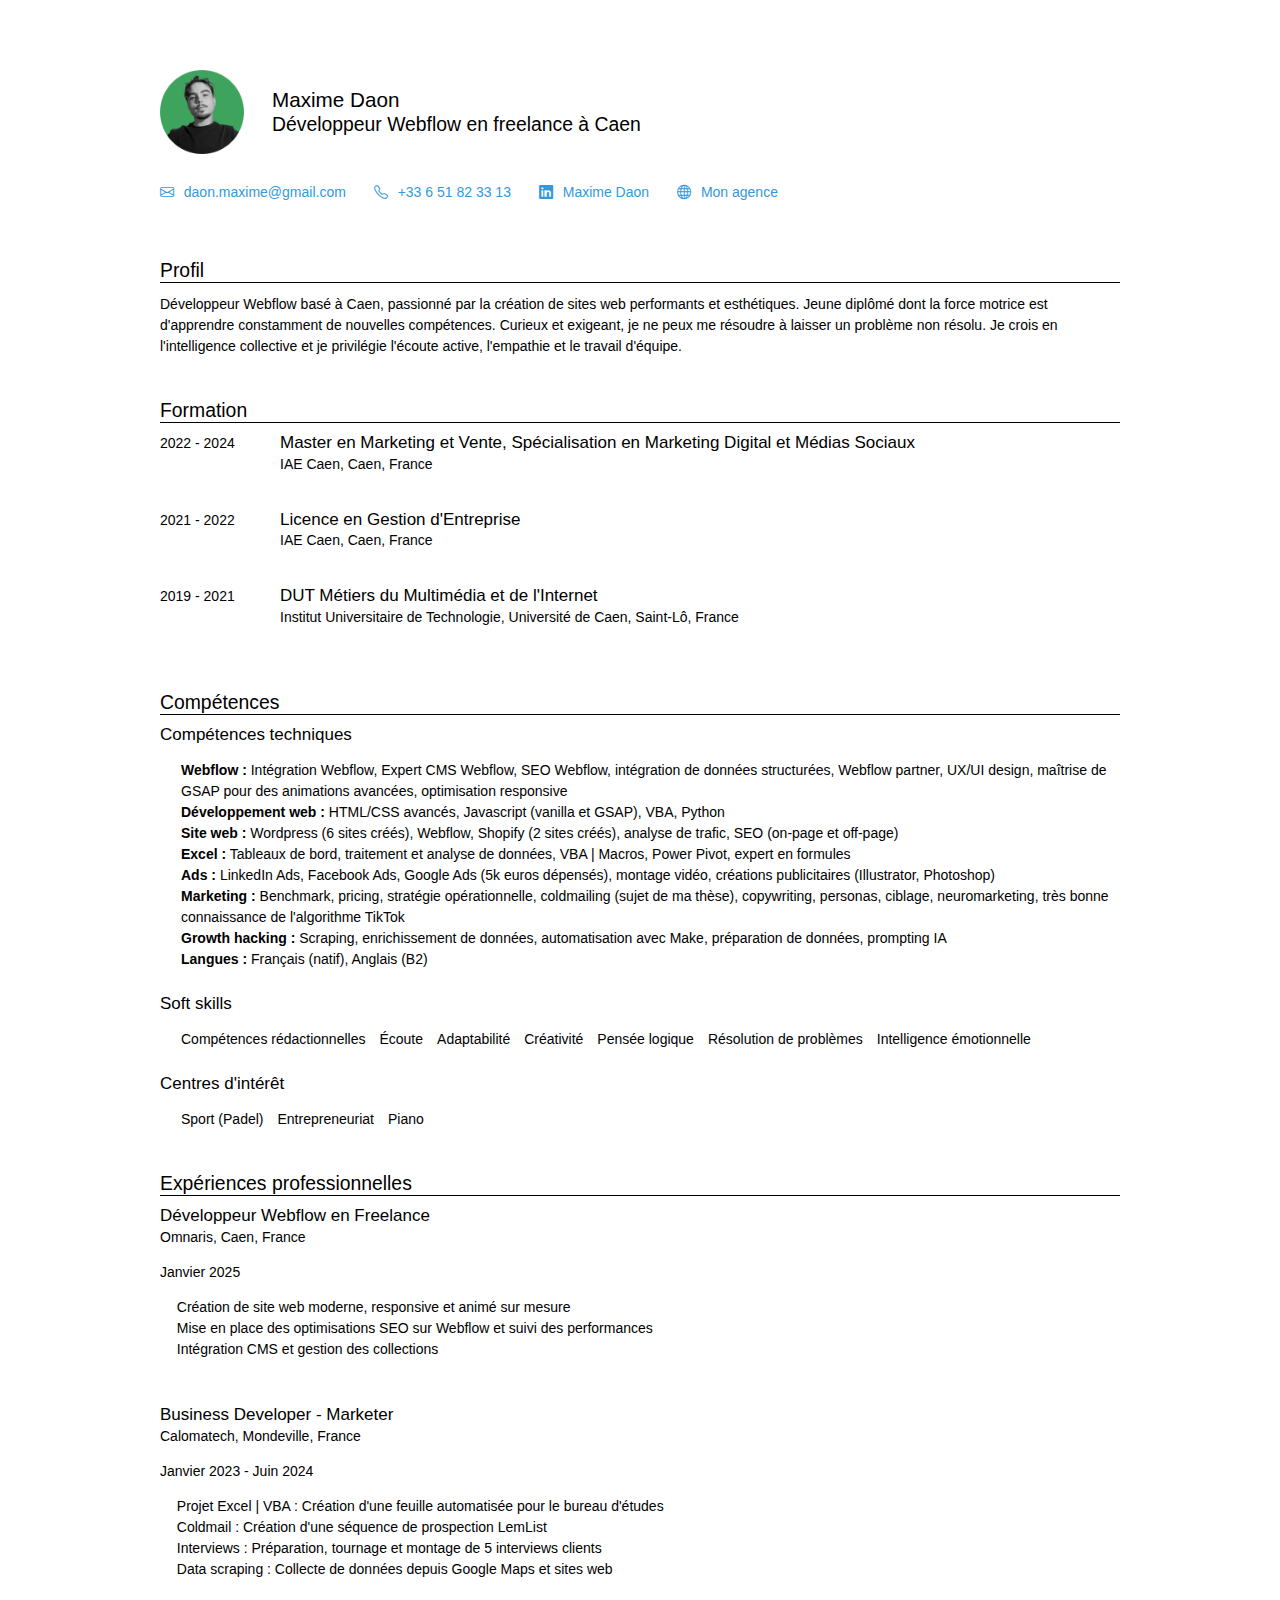
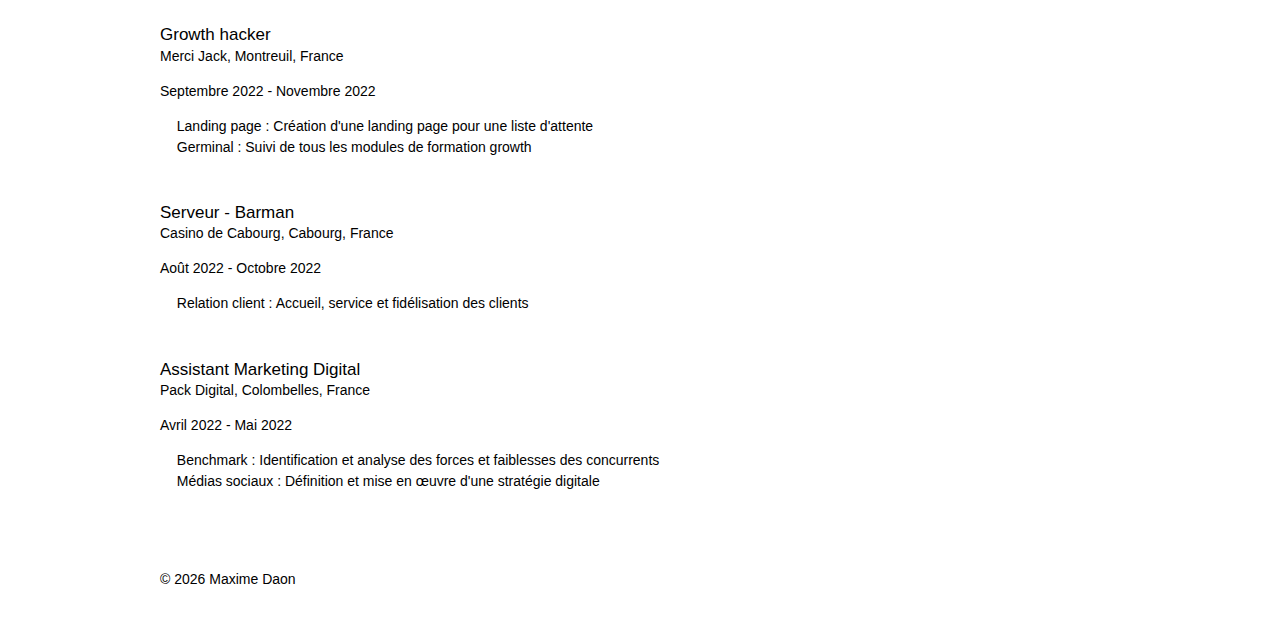
==== commit f2d3e4b9: "Update index.html" ====
--- a/index.html
+++ b/index.html
@@ -37,7 +37,6 @@
     <title>Maxime Daon | Développeur Webflow en freelance à Caen</title>
     <link rel="stylesheet" href="css/style.css">
     <link rel="icon" href="assets/favicon.ico">
-    <link rel="apple-touch-icon" href="assets/apple-touch-icon.png">
 
     <link rel="stylesheet" href="https://cdn.jsdelivr.net/npm/bootstrap-icons@1.11.3/font/bootstrap-icons.min.css">
 
@@ -205,7 +204,7 @@
             <img class="img-profil" src="assets/photo.png" alt="photo de profil">
             <div class="nom">
               <h1 itemprop="name">Maxime Daon</h1>
-              <h2 itemprop="jobTitle">Développeur Webflow à Caen</h2>
+              <h2 itemprop="jobTitle">Développeur Webflow en freelance à Caen</h2>
             </div>
           </div>
           <div class="bas">
